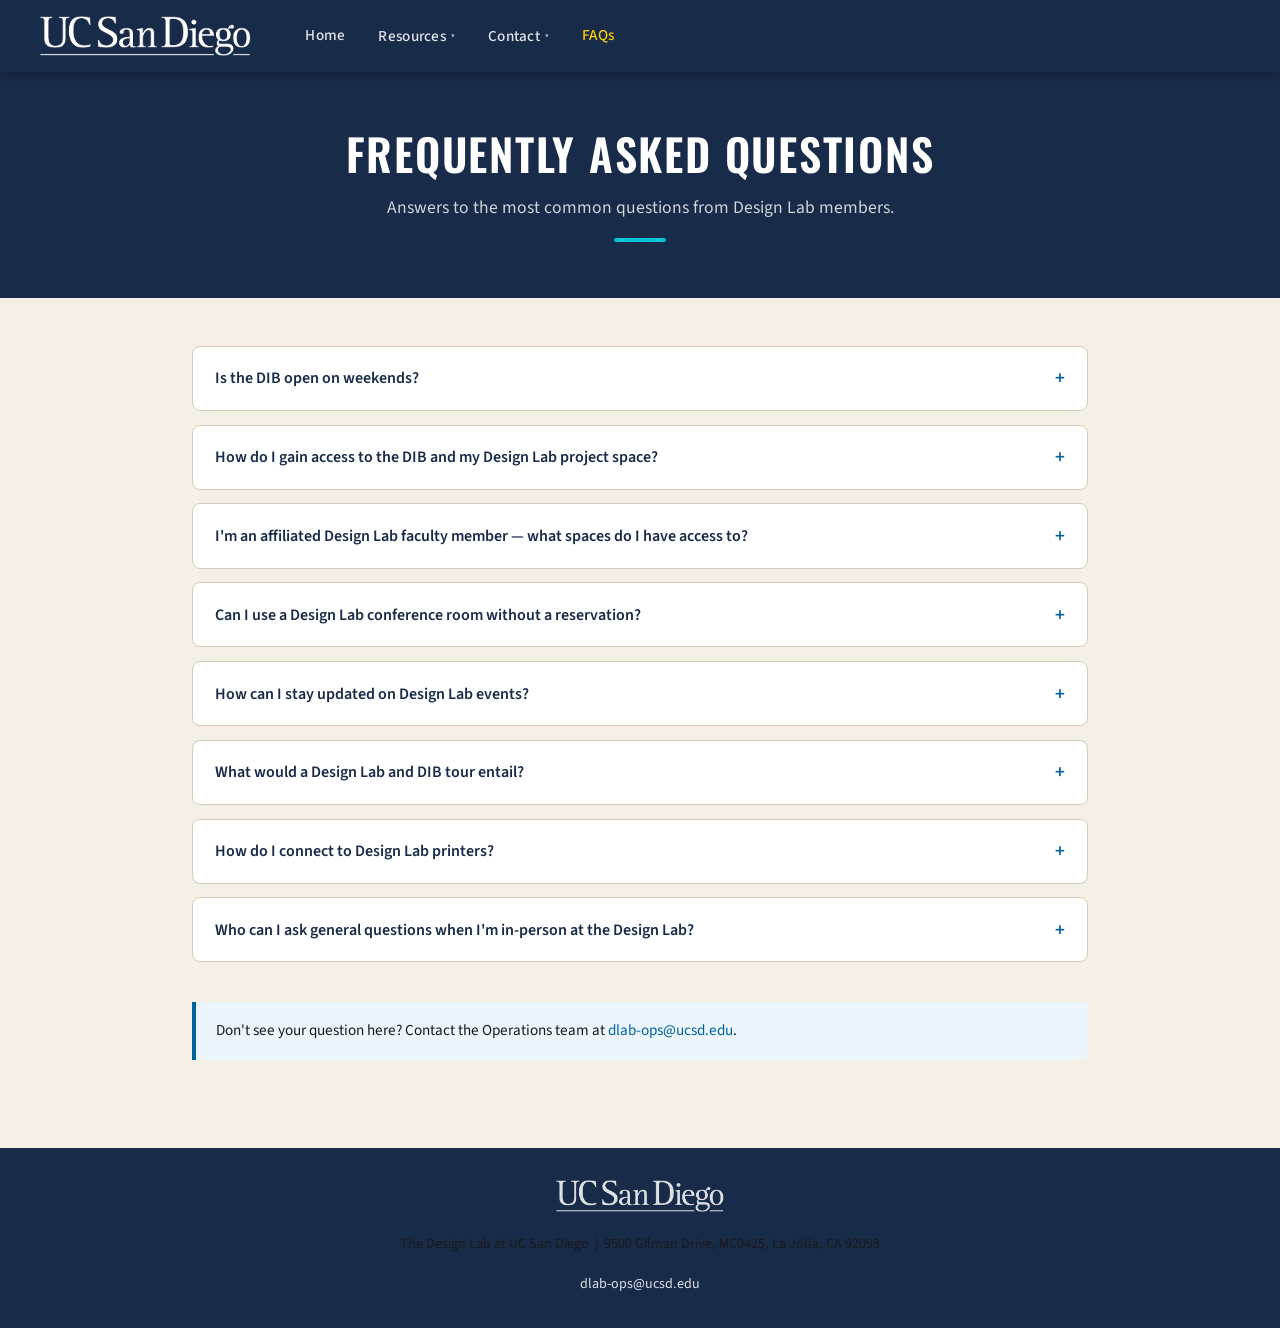
==== faq.html @ 002a58f8 "Initial commit: Design Lab Internal Resources site" ====
<!DOCTYPE html>
<html lang="en">
<head>
  <meta charset="UTF-8" />
  <meta name="viewport" content="width=device-width, initial-scale=1.0" />
  <title>FAQs — Design Lab Internal Resources</title>
  <link rel="stylesheet" href="assets/css/styles.css" />
</head>
<body>

  <nav class="navbar">
    <a class="nav-logo" href="index.html">
      <img src="assets/images/logo-wordmark.png" alt="The Design Lab" />
    </a>
    <ul class="nav-links">
      <li><a href="index.html">Home</a></li>
      <li>
        <button>Resources</button>
        <div class="dropdown-menu">
          <a href="resources/operations.html">Operations</a>
          <a href="resources/communications.html">Communications</a>
          <a href="resources/access-information.html">Access Information</a>
          <a href="resources/room-reservations.html">Room Reservations</a>
          <a href="resources/it-resources.html">IT Resources</a>
        </div>
      </li>
      <li>
        <button>Contact</button>
        <div class="dropdown-menu">
          <a href="contact/staff-directory.html">Staff Directory</a>
          <a href="contact/design-lab.html">Design Lab</a>
          <a href="contact/dib.html">DIB</a>
        </div>
      </li>
      <li><a href="faq.html" class="active">FAQs</a></li>
    </ul>
  </nav>

  <section class="page-hero">
    <h1>Frequently Asked Questions</h1>
    <p>Answers to the most common questions from Design Lab members.</p>
    <span class="hero-accent"></span>
  </section>

  <main class="main-content">

    <div class="faq-item">
      <button class="faq-question">
        Is the DIB open on weekends?
        <span class="faq-icon">+</span>
      </button>
      <div class="faq-answer">
        <p>The Design &amp; Innovation Building (DIB) is accessible on weekends, but <strong>campus keycard access is required</strong> to enter. The building is not staffed on weekends. The Design Lab itself (offices and staffed spaces) is closed on Saturday and Sunday, as well as all UC San Diego University Holidays.</p>
      </div>
    </div>

    <div class="faq-item">
      <button class="faq-question">
        How do I gain access to the DIB and my Design Lab project space?
        <span class="faq-icon">+</span>
      </button>
      <div class="faq-answer">
        <p>Access is granted through your UC San Diego Campus Card. Submit the <a href="resources/access-information.html">Design Lab Access Request Form</a> to initiate the process. Access provisions vary by affiliation — review the <a href="resources/access-information.html">Access Information</a> page to understand what spaces you are eligible for. For questions, contact <a href="mailto:dlab-ops@ucsd.edu">dlab-ops@ucsd.edu</a>.</p>
      </div>
    </div>

    <div class="faq-item">
      <button class="faq-question">
        I'm an affiliated Design Lab faculty member — what spaces do I have access to?
        <span class="faq-icon">+</span>
      </button>
      <div class="faq-answer">
        <p>Affiliated faculty have access to:</p>
        <ul>
          <li>DIB main entrance and elevators — 24/7</li>
          <li>Assigned Design Lab Project Space (additional spaces require Director's Office approval)</li>
          <li>DIB Conference Rooms 306 &amp; 307</li>
          <li>Design Lab Conference Rooms 311 &amp; 361</li>
          <li>Design Lab Graduate Student Workspace, Room 372</li>
        </ul>
        <p>See the full <a href="resources/access-information.html">Access Information</a> page for all affiliation types.</p>
      </div>
    </div>

    <div class="faq-item">
      <button class="faq-question">
        Can I use a Design Lab conference room without a reservation?
        <span class="faq-icon">+</span>
      </button>
      <div class="faq-answer">
        <p>No — Design Lab Conference Rooms 311 and 361 require a reservation. Requests must be submitted a minimum of <strong>2 business days</strong> in advance. Confirmation is provided within 1 business day. You can check room availability and submit a request on the <a href="resources/room-reservations.html">Room Reservations</a> page.</p>
      </div>
    </div>

    <div class="faq-item">
      <button class="faq-question">
        How can I stay updated on Design Lab events?
        <span class="faq-icon">+</span>
      </button>
      <div class="faq-answer">
        <p>Design Lab members are encouraged to subscribe to the Lab's shared calendars to stay informed on recurring events and programming, including:</p>
        <ul>
          <li><strong>Design @ Large</strong> — public lecture series</li>
          <li><strong>Research Meeting</strong> — internal research presentations</li>
          <li><strong>Open Gov</strong> — open governance sessions</li>
        </ul>
        <p>Calendar subscription links are available on the <a href="index.html">Home</a> page.</p>
      </div>
    </div>

    <div class="faq-item">
      <button class="faq-question">
        What would a Design Lab and DIB tour entail?
        <span class="faq-icon">+</span>
      </button>
      <div class="faq-answer">
        <p>Tours of the Design Lab and Design &amp; Innovation Building are available for prospective members, collaborators, and visitors. Tours typically include an overview of the project spaces, conference rooms, collaboration areas, and key building amenities. To request a tour, contact <a href="mailto:dlab-ops@ucsd.edu">dlab-ops@ucsd.edu</a>.</p>
      </div>
    </div>

    <div class="faq-item">
      <button class="faq-question">
        How do I connect to Design Lab printers?
        <span class="faq-icon">+</span>
      </button>
      <div class="faq-answer">
        <p>Printer setup instructions and driver downloads are available from the Operations team. Email <a href="mailto:dlab-ops@ucsd.edu">dlab-ops@ucsd.edu</a> to request setup assistance. You will need your UCSD Active Directory credentials to authenticate. For in-person help during business hours, ask a Design Lab Ambassador at the front desk.</p>
      </div>
    </div>

    <div class="faq-item">
      <button class="faq-question">
        Who can I ask general questions when I'm in-person at the Design Lab?
        <span class="faq-icon">+</span>
      </button>
      <div class="faq-answer">
        <p>Design Lab Ambassadors staff the front desk during business hours (Monday – Friday, 9:00 am – 5:00 pm) and are the best first point of contact for in-person questions. You can also reach the team by email at <a href="mailto:dlab-ambassadors@ucsd.edu">dlab-ambassadors@ucsd.edu</a>.</p>
      </div>
    </div>

    <div class="notice" style="margin-top: 2.5rem;">
      Don't see your question here? Contact the Operations team at <a href="mailto:dlab-ops@ucsd.edu">dlab-ops@ucsd.edu</a>.
    </div>

  </main>

  <footer class="site-footer">
    <img src="assets/images/logo-wordmark.png" alt="The Design Lab" class="footer-logo" />
    <p>The Design Lab at UC San Diego &nbsp;|&nbsp; 9500 Gilman Drive, MC0425, La Jolla, CA 92093</p>
    <p style="margin-top: 0.4rem;"><a href="mailto:dlab-ops@ucsd.edu">dlab-ops@ucsd.edu</a></p>
  </footer>

  <script>
    document.querySelectorAll('.faq-question').forEach(btn => {
      btn.addEventListener('click', () => {
        const item = btn.closest('.faq-item');
        const wasOpen = item.classList.contains('open');
        document.querySelectorAll('.faq-item').forEach(i => i.classList.remove('open'));
        if (!wasOpen) item.classList.add('open');
      });
    });
  </script>

</body>
</html>
---- assets/css/styles.css ----
/* ================================================
   DESIGN LAB INTERNAL RESOURCES — GLOBAL STYLES
   Brand: Oswald (headings) + Source Sans 3 (body)
   ================================================ */

@import url('https://fonts.googleapis.com/css2?family=Oswald:wght@400;500;600;700&family=Source+Sans+3:wght@300;400;500;600;700&display=swap');

/* ── Reset & Base ──────────────────────────────── */
*, *::before, *::after { box-sizing: border-box; margin: 0; padding: 0; }

:root {
  --navy:       #182B49;
  --ucsd-blue:  #00629B;
  --cyan:       #00C6D7;
  --magenta:    #D462AD;
  --yellow:     #FFCD00;
  --bg:         #F5F0E6;
  --white:      #FFFFFF;
  --text:       #1A1A1A;
  --text-light: #4A5568;
  --border:     #D6CCB8;
  --nav-h:      72px;
}

html { scroll-behavior: smooth; }

body {
  font-family: 'Source Sans 3', sans-serif;
  font-size: 17px;
  line-height: 1.65;
  color: var(--text);
  background: var(--bg);
}

/* ── Typography ────────────────────────────────── */
h1, h2, h3, h4, h5 {
  font-family: 'Oswald', sans-serif;
  font-weight: 600;
  line-height: 1.2;
  color: var(--navy);
}

h1 { font-size: clamp(2rem, 4vw, 2.75rem); }
h2 { font-size: clamp(1.5rem, 3vw, 2rem); }
h3 { font-size: clamp(1.2rem, 2.5vw, 1.5rem); }
h4 { font-size: 1.15rem; }

p { margin-bottom: 1rem; color: var(--text); }
p:last-child { margin-bottom: 0; }

a { color: var(--ucsd-blue); text-decoration: none; }
a:hover { text-decoration: underline; }

ul, ol { padding-left: 1.5rem; margin-bottom: 1rem; }
li { margin-bottom: 0.35rem; }

strong { font-weight: 600; }

/* ── Navbar ────────────────────────────────────── */
.navbar {
  position: sticky;
  top: 0;
  z-index: 1000;
  background: var(--navy);
  height: var(--nav-h);
  display: flex;
  align-items: center;
  padding: 0 2.5rem;
  box-shadow: 0 2px 12px rgba(0,0,0,0.25);
}

.nav-logo {
  flex-shrink: 0;
  margin-right: 2.5rem;
}

.nav-logo img {
  height: 40px;
  width: auto;
  display: block;
}

.nav-links {
  display: flex;
  align-items: center;
  gap: 0.25rem;
  list-style: none;
  padding: 0;
  margin: 0;
}

.nav-links > li {
  position: relative;
  margin-bottom: 0;
}

.nav-links > li > a,
.nav-links > li > button {
  display: flex;
  align-items: center;
  gap: 0.3rem;
  padding: 0.5rem 0.9rem;
  color: rgba(255,255,255,0.88);
  font-family: 'Source Sans 3', sans-serif;
  font-size: 0.95rem;
  font-weight: 500;
  letter-spacing: 0.02em;
  border-radius: 4px;
  border: none;
  background: none;
  cursor: pointer;
  white-space: nowrap;
  transition: color 0.15s, background 0.15s;
}

.nav-links > li > a:hover,
.nav-links > li > button:hover,
.nav-links > li.active > a,
.nav-links > li.active > button {
  color: var(--white);
  background: rgba(255,255,255,0.12);
  text-decoration: none;
}

.nav-links > li > a.active {
  color: var(--yellow);
}

/* dropdown caret */
.nav-links > li > button::after {
  content: '▾';
  font-size: 0.75rem;
  opacity: 0.7;
}

/* dropdown menu */
.dropdown-menu {
  display: none;
  position: absolute;
  top: calc(100% + 6px);
  left: 0;
  min-width: 210px;
  background: var(--white);
  border-radius: 6px;
  box-shadow: 0 8px 24px rgba(0,0,0,0.14);
  overflow: hidden;
  z-index: 999;
}

.nav-links > li:hover .dropdown-menu,
.nav-links > li:focus-within .dropdown-menu {
  display: block;
}

.dropdown-menu a {
  display: block;
  padding: 0.65rem 1.1rem;
  font-size: 0.9rem;
  color: var(--navy);
  font-weight: 500;
  border-left: 3px solid transparent;
  transition: background 0.12s, border-color 0.12s;
}

.dropdown-menu a:hover {
  background: var(--bg);
  border-left-color: var(--ucsd-blue);
  text-decoration: none;
}

/* ── Page Hero ─────────────────────────────────── */
.page-hero {
  background: var(--navy);
  padding: 3.5rem 2.5rem;
  text-align: center;
}

.page-hero h1 {
  color: var(--white);
  letter-spacing: 0.04em;
  text-transform: uppercase;
}

.page-hero p {
  color: rgba(255,255,255,0.8);
  font-size: 1.1rem;
  max-width: 640px;
  margin: 0.75rem auto 0;
}

.page-hero .hero-accent {
  display: block;
  width: 52px;
  height: 4px;
  background: var(--cyan);
  margin: 1rem auto 0;
  border-radius: 2px;
}

/* ── Home Hero ─────────────────────────────────── */
.home-hero {
  background: var(--navy);
  padding: 5rem 2.5rem 4.5rem;
  text-align: center;
  position: relative;
  overflow: hidden;
}

.home-hero::before {
  content: '';
  position: absolute;
  inset: 0;
  background: linear-gradient(135deg, rgba(0,98,155,0.3) 0%, transparent 60%);
  pointer-events: none;
}

.home-hero h1 {
  color: var(--white);
  letter-spacing: 0.06em;
  text-transform: uppercase;
  position: relative;
}

.home-hero p {
  color: rgba(255,255,255,0.78);
  font-size: 1.15rem;
  max-width: 560px;
  margin: 0.85rem auto 0;
  position: relative;
}

.home-hero .accent-bar {
  display: block;
  width: 60px;
  height: 4px;
  background: var(--cyan);
  margin: 1.25rem auto 0;
  border-radius: 2px;
}

/* ── Main Content ──────────────────────────────── */
.main-content {
  max-width: 960px;
  margin: 0 auto;
  padding: 3rem 2rem 4rem;
}

.main-content.wide {
  max-width: 1100px;
}

/* ── Section Headers ───────────────────────────── */
.section-label {
  font-family: 'Oswald', sans-serif;
  font-size: 0.78rem;
  font-weight: 600;
  letter-spacing: 0.12em;
  text-transform: uppercase;
  color: var(--ucsd-blue);
  margin-bottom: 0.4rem;
}

.section-divider {
  border: none;
  border-top: 2px solid var(--border);
  margin: 2.5rem 0;
}

/* ── Cards ─────────────────────────────────────── */
.card-grid {
  display: grid;
  grid-template-columns: repeat(auto-fill, minmax(260px, 1fr));
  gap: 1.5rem;
  margin-top: 2rem;
}

.card {
  background: var(--white);
  border-radius: 8px;
  border: 1px solid var(--border);
  padding: 1.75rem 1.5rem;
  transition: box-shadow 0.2s, transform 0.15s;
  display: flex;
  flex-direction: column;
}

.card:hover {
  box-shadow: 0 6px 20px rgba(0,0,0,0.09);
  transform: translateY(-2px);
}

.card-icon {
  width: 44px;
  height: 44px;
  border-radius: 50%;
  background: var(--navy);
  display: flex;
  align-items: center;
  justify-content: center;
  margin-bottom: 1rem;
  font-size: 1.2rem;
  flex-shrink: 0;
}

.card h3 {
  font-size: 1.15rem;
  margin-bottom: 0.5rem;
}

.card p {
  font-size: 0.93rem;
  color: var(--text-light);
  flex: 1;
}

.card a.card-link {
  display: inline-flex;
  align-items: center;
  gap: 0.3rem;
  margin-top: 1.1rem;
  font-size: 0.88rem;
  font-weight: 600;
  color: var(--ucsd-blue);
  text-transform: uppercase;
  letter-spacing: 0.04em;
}

.card a.card-link:hover { text-decoration: underline; }

/* ── Info Blocks ───────────────────────────────── */
.info-block {
  background: var(--white);
  border-radius: 8px;
  border: 1px solid var(--border);
  padding: 1.75rem 2rem;
  margin-bottom: 1.5rem;
}

.info-block h3 {
  margin-bottom: 0.75rem;
  padding-bottom: 0.5rem;
  border-bottom: 2px solid var(--border);
}

.info-block h3.accent-cyan { border-bottom-color: var(--cyan); }
.info-block h3.accent-blue { border-bottom-color: var(--ucsd-blue); }
.info-block h3.accent-yellow { border-bottom-color: var(--yellow); }
.info-block h3.accent-magenta { border-bottom-color: var(--magenta); }

/* ── Two-column Layout ─────────────────────────── */
.two-col {
  display: grid;
  grid-template-columns: 1fr 1fr;
  gap: 1.5rem;
}

@media (max-width: 680px) {
  .two-col { grid-template-columns: 1fr; }
}

/* ── Hours Table ───────────────────────────────── */
.hours-table {
  width: 100%;
  border-collapse: collapse;
  font-size: 1rem;
}

.hours-table td {
  padding: 0.55rem 0.25rem;
  border-bottom: 1px solid var(--border);
}

.hours-table td:first-child {
  font-weight: 600;
  color: var(--navy);
  width: 55%;
}

.hours-table td.closed {
  color: #c0392b;
  font-weight: 600;
}

.hours-table tr:last-child td { border-bottom: none; }

.hours-note {
  font-size: 0.88rem;
  color: var(--text-light);
  margin-top: 0.75rem;
  font-style: italic;
}

/* ── Buttons ───────────────────────────────────── */
.btn {
  display: inline-flex;
  align-items: center;
  gap: 0.4rem;
  padding: 0.65rem 1.4rem;
  border-radius: 5px;
  font-family: 'Source Sans 3', sans-serif;
  font-size: 0.95rem;
  font-weight: 600;
  cursor: pointer;
  border: none;
  transition: background 0.15s, transform 0.1s;
  text-decoration: none;
}

.btn:hover { transform: translateY(-1px); text-decoration: none; }

.btn-primary {
  background: var(--ucsd-blue);
  color: var(--white);
}
.btn-primary:hover { background: #0056a0; color: var(--white); }

.btn-navy {
  background: var(--navy);
  color: var(--white);
}
.btn-navy:hover { background: #1a3158; color: var(--white); }

.btn-outline {
  background: transparent;
  color: var(--ucsd-blue);
  border: 2px solid var(--ucsd-blue);
}
.btn-outline:hover { background: var(--ucsd-blue); color: var(--white); }

/* ── Alert / Notice ────────────────────────────── */
.notice {
  background: #EBF5FB;
  border-left: 4px solid var(--ucsd-blue);
  border-radius: 0 6px 6px 0;
  padding: 1rem 1.25rem;
  margin-bottom: 1.5rem;
  font-size: 0.95rem;
}

.notice.notice-yellow {
  background: #FFFBEA;
  border-left-color: var(--yellow);
}

.notice.notice-red {
  background: #FDF2F2;
  border-left-color: #c0392b;
}

/* ── Emergency Contact Grid ────────────────────── */
.emergency-grid {
  display: grid;
  grid-template-columns: repeat(auto-fill, minmax(200px, 1fr));
  gap: 1rem;
  margin-top: 1rem;
}

.emergency-item {
  background: var(--white);
  border: 1px solid var(--border);
  border-radius: 6px;
  padding: 1rem 1.1rem;
  text-align: center;
}

.emergency-item .label {
  font-size: 0.8rem;
  font-weight: 600;
  letter-spacing: 0.06em;
  text-transform: uppercase;
  color: var(--text-light);
  margin-bottom: 0.35rem;
}

.emergency-item .number {
  font-family: 'Oswald', sans-serif;
  font-size: 1.3rem;
  font-weight: 600;
  color: var(--navy);
}

/* ── Access Provisions ─────────────────────────── */
.provision-group {
  margin-bottom: 1.5rem;
  padding: 1.25rem 1.5rem;
  background: var(--white);
  border-radius: 8px;
  border: 1px solid var(--border);
  border-left: 4px solid var(--ucsd-blue);
}

.provision-group h4 {
  color: var(--navy);
  margin-bottom: 0.6rem;
  font-size: 1.05rem;
}

.provision-group ul { margin-bottom: 0; }
.provision-group li { font-size: 0.95rem; }

/* ── FAQ Accordion ─────────────────────────────── */
.faq-item {
  background: var(--white);
  border: 1px solid var(--border);
  border-radius: 8px;
  margin-bottom: 0.85rem;
  overflow: hidden;
}

.faq-question {
  width: 100%;
  text-align: left;
  display: flex;
  justify-content: space-between;
  align-items: center;
  padding: 1.1rem 1.4rem;
  background: none;
  border: none;
  cursor: pointer;
  font-family: 'Source Sans 3', sans-serif;
  font-size: 1rem;
  font-weight: 600;
  color: var(--navy);
  transition: background 0.12s;
  gap: 1rem;
}

.faq-question:hover { background: var(--bg); }

.faq-question .faq-icon {
  font-size: 1.2rem;
  flex-shrink: 0;
  color: var(--ucsd-blue);
  transition: transform 0.2s;
}

.faq-answer {
  display: none;
  padding: 0 1.4rem 1.1rem;
  font-size: 0.97rem;
  color: var(--text-light);
  border-top: 1px solid var(--border);
  padding-top: 1rem;
}

.faq-item.open .faq-answer { display: block; }
.faq-item.open .faq-icon { transform: rotate(45deg); }

/* ── Calendar Subscribe ────────────────────────── */
.calendar-list {
  list-style: none;
  padding: 0;
}

.calendar-list li {
  display: flex;
  align-items: center;
  gap: 0.75rem;
  padding: 0.75rem 0;
  border-bottom: 1px solid var(--border);
}

.calendar-list li:last-child { border-bottom: none; }

.cal-dot {
  width: 10px;
  height: 10px;
  border-radius: 50%;
  flex-shrink: 0;
}

/* ── Staff Directory ───────────────────────────── */
.staff-grid {
  display: grid;
  grid-template-columns: repeat(auto-fill, minmax(200px, 1fr));
  gap: 1.5rem;
  margin-top: 1.5rem;
}

.staff-card {
  background: var(--white);
  border: 1px solid var(--border);
  border-radius: 8px;
  overflow: hidden;
  text-align: center;
}

.staff-card .staff-photo {
  width: 100%;
  aspect-ratio: 1;
  object-fit: cover;
  background: #ddd;
  display: block;
}

.staff-photo-placeholder {
  width: 100%;
  aspect-ratio: 1;
  background: var(--navy);
  display: flex;
  align-items: center;
  justify-content: center;
  font-family: 'Oswald', sans-serif;
  font-size: 2rem;
  color: rgba(255,255,255,0.5);
}

.staff-card .staff-info {
  padding: 1rem;
}

.staff-card .staff-name {
  font-family: 'Oswald', sans-serif;
  font-size: 1rem;
  font-weight: 600;
  color: var(--navy);
  margin-bottom: 0.2rem;
}

.staff-card .staff-role {
  font-size: 0.82rem;
  color: var(--text-light);
  font-weight: 500;
}

.staff-card .staff-email {
  font-size: 0.8rem;
  color: var(--ucsd-blue);
  margin-top: 0.4rem;
  word-break: break-all;
}

/* ── Contact Info ──────────────────────────────── */
.contact-row {
  display: flex;
  align-items: flex-start;
  gap: 0.75rem;
  padding: 0.75rem 0;
  border-bottom: 1px solid var(--border);
  font-size: 0.97rem;
}

.contact-row:last-child { border-bottom: none; }

.contact-row .contact-label {
  font-weight: 600;
  color: var(--navy);
  min-width: 120px;
  flex-shrink: 0;
}

/* ── Breadcrumb ────────────────────────────────── */
.breadcrumb {
  font-size: 0.85rem;
  color: var(--text-light);
  padding: 0.75rem 2.5rem;
  background: var(--white);
  border-bottom: 1px solid var(--border);
}

.breadcrumb a { color: var(--ucsd-blue); }
.breadcrumb span { margin: 0 0.4rem; }

/* ── Footer ────────────────────────────────────── */
.site-footer {
  background: var(--navy);
  color: rgba(255,255,255,0.7);
  text-align: center;
  padding: 2rem 2rem;
  font-size: 0.88rem;
  margin-top: auto;
}

.site-footer a { color: rgba(255,255,255,0.85); }
.site-footer a:hover { color: var(--white); }

.site-footer .footer-logo {
  height: 32px;
  margin-bottom: 0.85rem;
  opacity: 0.85;
}

/* ── Responsive ────────────────────────────────── */
@media (max-width: 768px) {
  .navbar { padding: 0 1.25rem; }
  .nav-logo img { height: 32px; }
  .main-content { padding: 2rem 1.25rem 3rem; }
  .page-hero, .home-hero { padding: 2.5rem 1.25rem; }
  .card-grid { grid-template-columns: 1fr; }
  .emergency-grid { grid-template-columns: 1fr 1fr; }
  .staff-grid { grid-template-columns: repeat(2, 1fr); }
  .breadcrumb { padding: 0.6rem 1.25rem; }
}

@media (max-width: 480px) {
  .emergency-grid { grid-template-columns: 1fr; }
  .staff-grid { grid-template-columns: 1fr 1fr; }
}
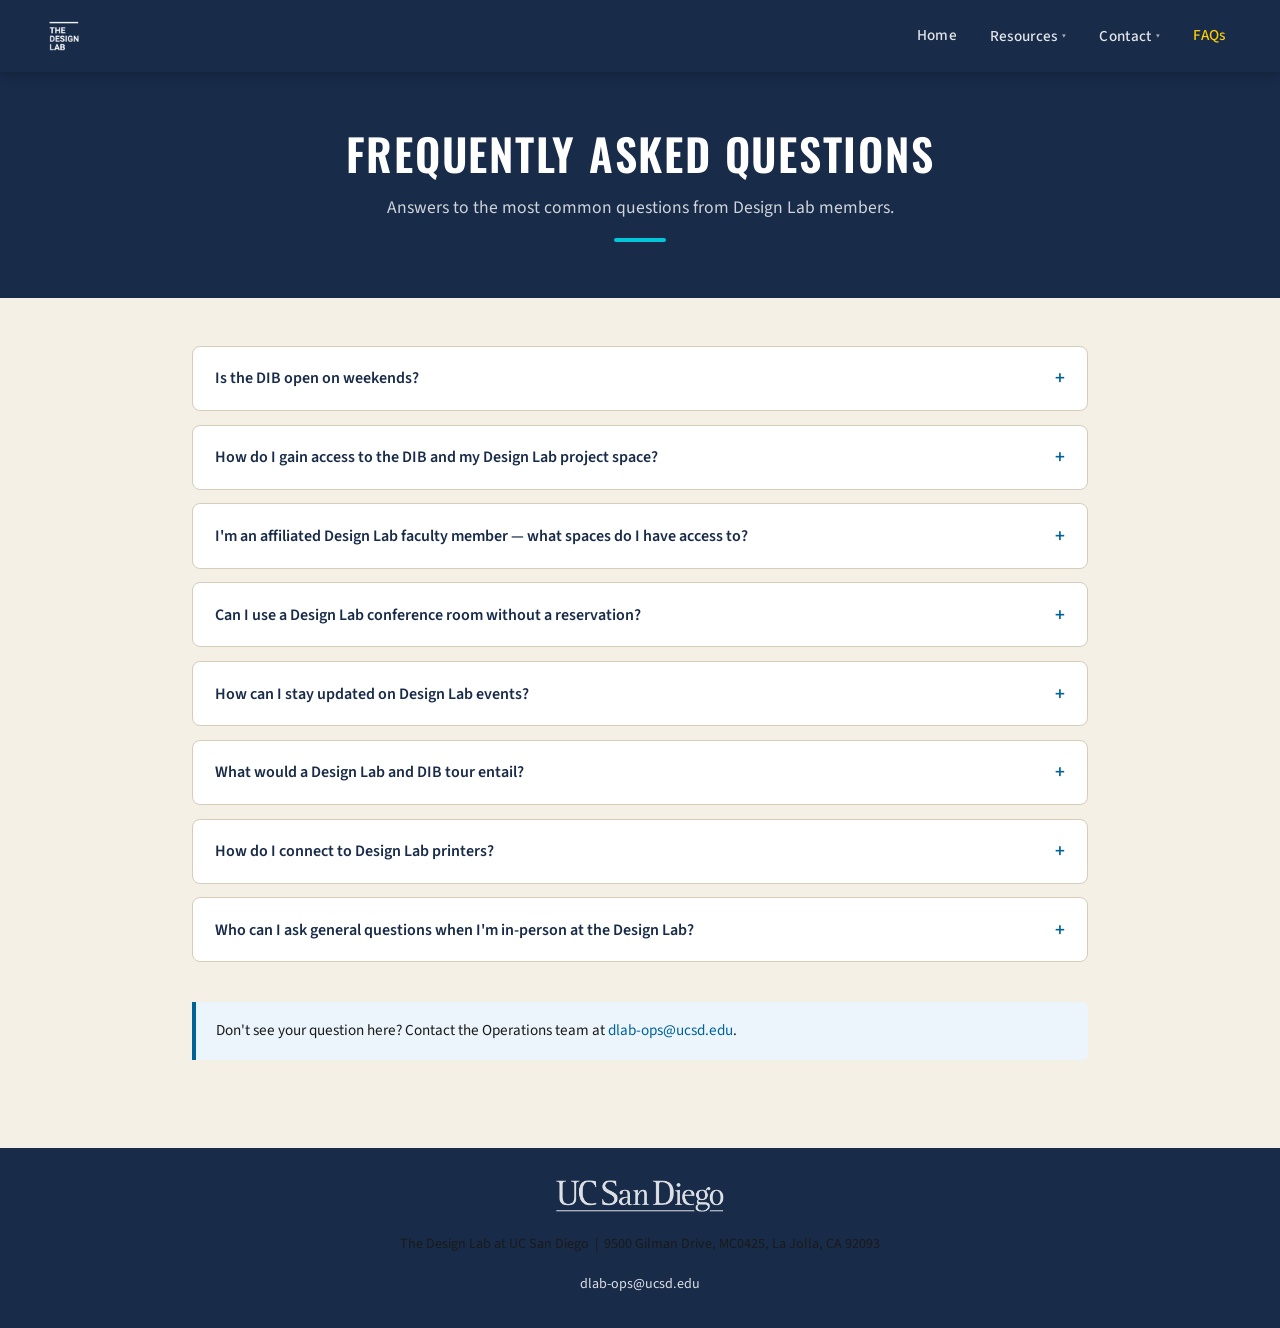
==== commit 3a2a688b: "Use square logomark, move nav links to top right" ====
--- a/faq.html
+++ b/faq.html
@@ -5,12 +5,12 @@
   <meta name="viewport" content="width=device-width, initial-scale=1.0" />
   <title>FAQs — Design Lab Internal Resources</title>
   <link rel="stylesheet" href="assets/css/styles.css" />
+  <script src="assets/js/gate.js"></script>
 </head>
 <body>
 
   <nav class="navbar">
-    <a class="nav-logo" href="index.html">
-      <img src="assets/images/logo-wordmark.png" alt="The Design Lab" />
+    <a class="nav-logo" href="index.html"><img src="assets/images/logo-mark.png" alt="The Design Lab" />
     </a>
     <ul class="nav-links">
       <li><a href="index.html">Home</a></li>
--- a/assets/css/styles.css
+++ b/assets/css/styles.css
@@ -71,11 +71,10 @@
 
 .nav-logo {
   flex-shrink: 0;
-  margin-right: 2.5rem;
 }
 
 .nav-logo img {
-  height: 40px;
+  height: 48px;
   width: auto;
   display: block;
 }
@@ -86,7 +85,7 @@
   gap: 0.25rem;
   list-style: none;
   padding: 0;
-  margin: 0;
+  margin: 0 0 0 auto;
 }
 
 .nav-links > li {
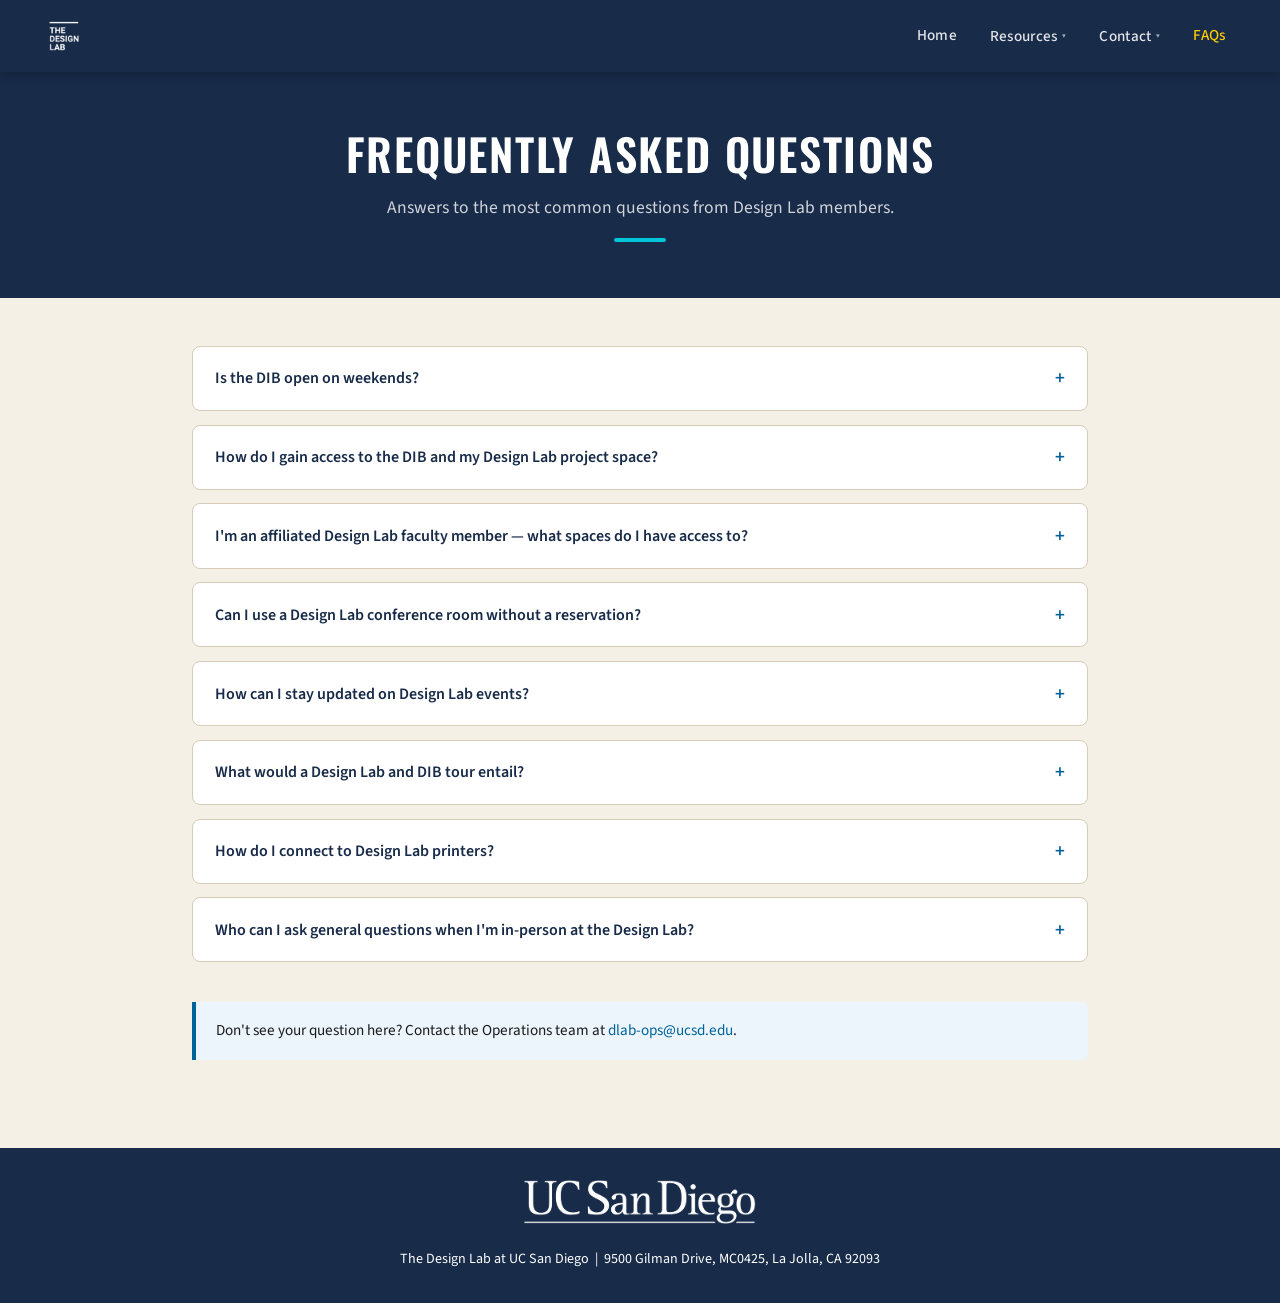
==== commit eacf84cb: "Footer: white address text, remove email, full-opacity logo" ====
--- a/faq.html
+++ b/faq.html
@@ -146,9 +146,8 @@
 
   <footer class="site-footer">
     <img src="assets/images/logo-wordmark.png" alt="The Design Lab" class="footer-logo" />
-    <p>The Design Lab at UC San Diego &nbsp;|&nbsp; 9500 Gilman Drive, MC0425, La Jolla, CA 92093</p>
-    <p style="margin-top: 0.4rem;"><a href="mailto:dlab-ops@ucsd.edu">dlab-ops@ucsd.edu</a></p>
-  </footer>
+    <p style="color:#fff;">The Design Lab at UC San Diego &nbsp;|&nbsp; 9500 Gilman Drive, MC0425, La Jolla, CA 92093</p>
+      </footer>
 
   <script>
     document.querySelectorAll('.faq-question').forEach(btn => {
--- a/assets/css/styles.css
+++ b/assets/css/styles.css
@@ -674,9 +674,9 @@
 .site-footer a:hover { color: var(--white); }
 
 .site-footer .footer-logo {
-  height: 32px;
-  margin-bottom: 0.85rem;
-  opacity: 0.85;
+  height: 44px;
+  margin-bottom: 1rem;
+  opacity: 1;
 }
 
 /* ── Responsive ────────────────────────────────── */
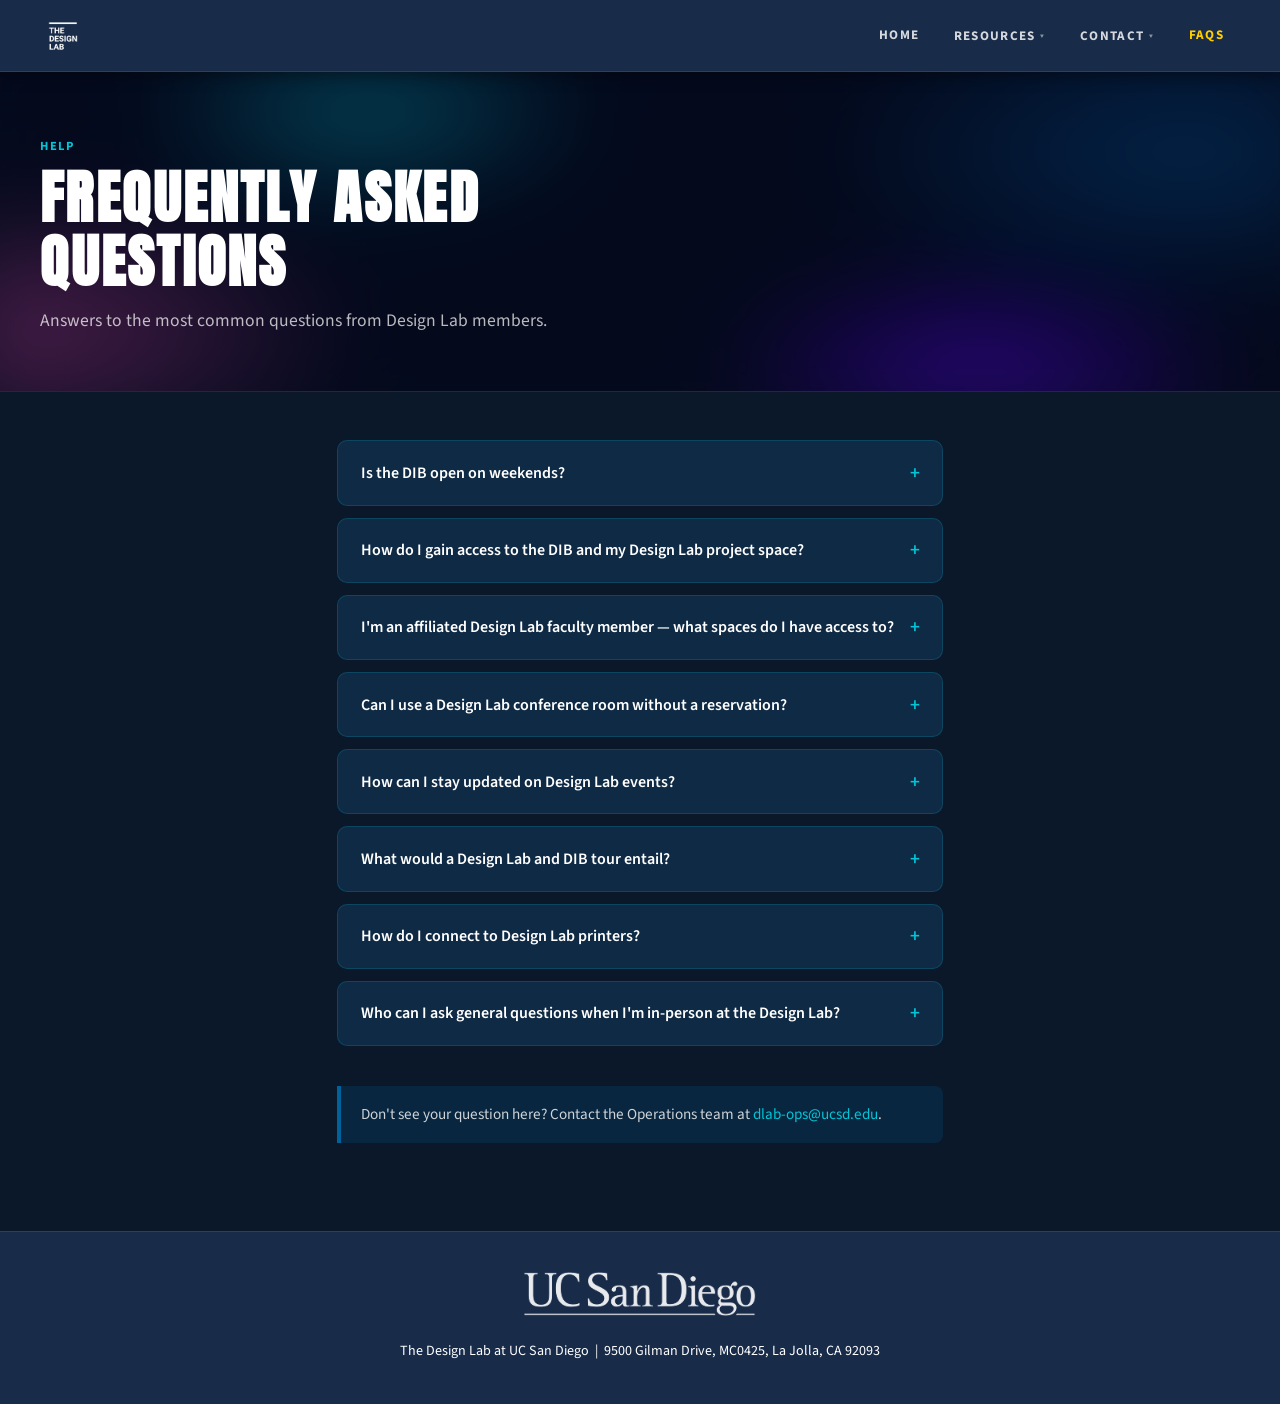
==== commit 625d2900: "Redesign: dark theme, Refrigerator Deluxe / Source Sans Pro, brand colors - Dark navy body (#0B1829)" ====
--- a/faq.html
+++ b/faq.html
@@ -37,6 +37,7 @@
   </nav>
 
   <section class="page-hero">
+    <span class="page-hero-label">Help</span>
     <h1>Frequently Asked Questions</h1>
     <p>Answers to the most common questions from Design Lab members.</p>
     <span class="hero-accent"></span>
--- a/assets/css/styles.css
+++ b/assets/css/styles.css
@@ -1,60 +1,86 @@
 /* ================================================
    DESIGN LAB INTERNAL RESOURCES — GLOBAL STYLES
-   Brand: Oswald (headings) + Source Sans 3 (body)
+   Brand: Refrigerator Deluxe (headings) + Source Sans Pro (body)
+   Colors: Navy #182B49 · Blue #00629B · Cyan #00C6D7
+           Magenta #D462AD · Yellow #FFCD00 · (no green)
    ================================================ */
 
-@import url('https://fonts.googleapis.com/css2?family=Oswald:wght@400;500;600;700&family=Source+Sans+3:wght@300;400;500;600;700&display=swap');
+@import url('https://fonts.googleapis.com/css2?family=Source+Sans+Pro:ital,wght@0,300;0,400;0,600;0,700;1,400&family=Anton&display=swap');
+
+/* Refrigerator Deluxe — self-hosted. Place font files in assets/fonts/
+   Falls back to Anton (Google Fonts) which is visually identical. */
+@font-face {
+  font-family: 'Refrigerator Deluxe';
+  src: url('../fonts/RefrigeratorDeluxe-ExtraBold.woff2') format('woff2'),
+       url('../fonts/RefrigeratorDeluxe-ExtraBold.woff') format('woff');
+  font-weight: 800;
+  font-style: normal;
+  font-display: swap;
+}
 
 /* ── Reset & Base ──────────────────────────────── */
 *, *::before, *::after { box-sizing: border-box; margin: 0; padding: 0; }
 
 :root {
-  --navy:       #182B49;
-  --ucsd-blue:  #00629B;
-  --cyan:       #00C6D7;
-  --magenta:    #D462AD;
-  --yellow:     #FFCD00;
-  --bg:         #F5F0E6;
-  --white:      #FFFFFF;
-  --text:       #1A1A1A;
-  --text-light: #4A5568;
-  --border:     #D6CCB8;
-  --nav-h:      72px;
+  --navy:        #182B49;
+  --ucsd-blue:   #00629B;
+  --cyan:        #00C6D7;
+  --magenta:     #D462AD;
+  --yellow:      #FFCD00;
+  --sand:        #F5F0E6;
+  --white:       #FFFFFF;
+
+  /* Dark-mode body palette */
+  --bg:          #0B1829;
+  --bg-card:     #0F2A45;
+  --bg-card-alt: #132F4E;
+  --border:      rgba(0, 198, 215, 0.18);
+  --text:        rgba(255,255,255,0.92);
+  --text-light:  rgba(255,255,255,0.55);
+
+  --nav-h: 72px;
+  --display-font: 'Refrigerator Deluxe', 'Anton', Impact, sans-serif;
+  --body-font:    'Source Sans Pro', 'Source Sans 3', sans-serif;
 }
 
 html { scroll-behavior: smooth; }
 
 body {
-  font-family: 'Source Sans 3', sans-serif;
+  font-family: var(--body-font);
   font-size: 17px;
   line-height: 1.65;
   color: var(--text);
   background: var(--bg);
+  min-height: 100vh;
+  display: flex;
+  flex-direction: column;
 }
 
 /* ── Typography ────────────────────────────────── */
 h1, h2, h3, h4, h5 {
-  font-family: 'Oswald', sans-serif;
-  font-weight: 600;
-  line-height: 1.2;
-  color: var(--navy);
-}
-
-h1 { font-size: clamp(2rem, 4vw, 2.75rem); }
-h2 { font-size: clamp(1.5rem, 3vw, 2rem); }
-h3 { font-size: clamp(1.2rem, 2.5vw, 1.5rem); }
+  font-family: var(--display-font);
+  font-weight: 800;
+  line-height: 1.1;
+  color: var(--white);
+  text-transform: uppercase;
+  letter-spacing: 0.04em;
+}
+
+h1 { font-size: clamp(2.4rem, 5vw, 3.6rem); }
+h2 { font-size: clamp(1.8rem, 3.5vw, 2.6rem); }
+h3 { font-size: clamp(1.2rem, 2.5vw, 1.6rem); }
 h4 { font-size: 1.15rem; }
 
 p { margin-bottom: 1rem; color: var(--text); }
 p:last-child { margin-bottom: 0; }
 
-a { color: var(--ucsd-blue); text-decoration: none; }
-a:hover { text-decoration: underline; }
+a { color: var(--cyan); text-decoration: none; }
+a:hover { text-decoration: underline; color: var(--white); }
 
 ul, ol { padding-left: 1.5rem; margin-bottom: 1rem; }
 li { margin-bottom: 0.35rem; }
 
-strong { font-weight: 600; }
+strong { font-weight: 700; }
 
 /* ── Navbar ────────────────────────────────────── */
 .navbar {
@@ -65,8 +91,10 @@
   height: var(--nav-h);
   display: flex;
   align-items: center;
+  justify-content: space-between;
   padding: 0 2.5rem;
-  box-shadow: 0 2px 12px rgba(0,0,0,0.25);
+  box-shadow: 0 2px 16px rgba(0,0,0,0.45);
+  border-bottom: 1px solid rgba(0,198,215,0.2);
 }
 
 .nav-logo {
@@ -74,7 +102,7 @@
 }
 
 .nav-logo img {
-  height: 48px;
+  height: 46px;
   width: auto;
   display: block;
 }
@@ -82,10 +110,10 @@
 .nav-links {
   display: flex;
   align-items: center;
-  gap: 0.25rem;
+  gap: 0.15rem;
   list-style: none;
   padding: 0;
-  margin: 0 0 0 auto;
+  margin: 0;
 }
 
 .nav-links > li {
@@ -98,12 +126,13 @@
   display: flex;
   align-items: center;
   gap: 0.3rem;
-  padding: 0.5rem 0.9rem;
-  color: rgba(255,255,255,0.88);
-  font-family: 'Source Sans 3', sans-serif;
-  font-size: 0.95rem;
-  font-weight: 500;
-  letter-spacing: 0.02em;
+  padding: 0.5rem 1rem;
+  color: rgba(255,255,255,0.82);
+  font-family: var(--body-font);
+  font-size: 0.82rem;
+  font-weight: 700;
+  letter-spacing: 0.1em;
+  text-transform: uppercase;
   border-radius: 4px;
   border: none;
   background: none;
@@ -116,8 +145,8 @@
 .nav-links > li > button:hover,
 .nav-links > li.active > a,
 .nav-links > li.active > button {
-  color: var(--white);
-  background: rgba(255,255,255,0.12);
+  color: var(--cyan);
+  background: rgba(0,198,215,0.1);
   text-decoration: none;
 }
 
@@ -128,20 +157,21 @@
 /* dropdown caret */
 .nav-links > li > button::after {
   content: '▾';
-  font-size: 0.75rem;
-  opacity: 0.7;
+  font-size: 0.7rem;
+  opacity: 0.6;
 }
 
 /* dropdown menu */
 .dropdown-menu {
   display: none;
   position: absolute;
-  top: calc(100% + 6px);
-  left: 0;
+  top: calc(100% + 8px);
+  right: 0;
   min-width: 210px;
-  background: var(--white);
-  border-radius: 6px;
-  box-shadow: 0 8px 24px rgba(0,0,0,0.14);
+  background: var(--navy);
+  border: 1px solid rgba(0,198,215,0.25);
+  border-radius: 8px;
+  box-shadow: 0 12px 32px rgba(0,0,0,0.5);
   overflow: hidden;
   z-index: 999;
 }
@@ -153,95 +183,169 @@
 
 .dropdown-menu a {
   display: block;
-  padding: 0.65rem 1.1rem;
-  font-size: 0.9rem;
-  color: var(--navy);
-  font-weight: 500;
+  padding: 0.7rem 1.2rem;
+  font-family: var(--body-font);
+  font-size: 0.82rem;
+  font-weight: 700;
+  letter-spacing: 0.08em;
+  text-transform: uppercase;
+  color: rgba(255,255,255,0.75);
   border-left: 3px solid transparent;
-  transition: background 0.12s, border-color 0.12s;
+  transition: background 0.12s, color 0.12s, border-color 0.12s;
 }
 
 .dropdown-menu a:hover {
-  background: var(--bg);
-  border-left-color: var(--ucsd-blue);
+  background: rgba(0,198,215,0.12);
+  border-left-color: var(--cyan);
+  color: var(--white);
   text-decoration: none;
 }
 
-/* ── Page Hero ─────────────────────────────────── */
+/* ── Page Hero (inner pages) ───────────────────── */
 .page-hero {
-  background: var(--navy);
-  padding: 3.5rem 2.5rem;
-  text-align: center;
+  padding: 4rem 2.5rem 3.5rem;
+  text-align: left;
+  position: relative;
+  overflow: hidden;
+  isolation: isolate;
+  border-bottom: 1px solid rgba(0,198,215,0.15);
+}
+
+.page-hero::before {
+  content: '';
+  position: absolute;
+  inset: -40px;
+  z-index: -2;
+  background:
+    radial-gradient(ellipse 45% 65% at 5%  75%, #D462AD 0%, transparent 55%),
+    radial-gradient(ellipse 35% 50% at 30% 20%, #00C6D7 0%, transparent 50%),
+    radial-gradient(ellipse 50% 70% at 90% 30%, #00629B 0%, transparent 55%),
+    radial-gradient(ellipse 40% 55% at 75% 85%, #6600ff 0%, transparent 50%),
+    #050A18;
+  filter: blur(42px) saturate(1.5) brightness(0.9);
+}
+
+.page-hero::after {
+  content: '';
+  position: absolute;
+  inset: 0;
+  z-index: -1;
+  background: rgba(5, 10, 28, 0.68);
+}
+
+.page-hero .page-hero-label {
+  display: block;
+  font-family: var(--body-font);
+  font-size: 0.78rem;
+  font-weight: 700;
+  letter-spacing: 0.14em;
+  text-transform: uppercase;
+  color: var(--cyan);
+  margin-bottom: 0.6rem;
 }
 
 .page-hero h1 {
   color: var(--white);
-  letter-spacing: 0.04em;
-  text-transform: uppercase;
+  max-width: 700px;
 }
 
 .page-hero p {
-  color: rgba(255,255,255,0.8);
+  color: rgba(255,255,255,0.72);
   font-size: 1.1rem;
-  max-width: 640px;
-  margin: 0.75rem auto 0;
-}
-
-.page-hero .hero-accent {
-  display: block;
-  width: 52px;
-  height: 4px;
-  background: var(--cyan);
-  margin: 1rem auto 0;
-  border-radius: 2px;
+  max-width: 600px;
+  margin: 0.85rem 0 0;
 }
 
 /* ── Home Hero ─────────────────────────────────── */
 .home-hero {
-  background: var(--navy);
-  padding: 5rem 2.5rem 4.5rem;
-  text-align: center;
+  padding: 6rem 2.5rem 5rem;
+  text-align: left;
   position: relative;
   overflow: hidden;
+  isolation: isolate;
+  border-bottom: 1px solid rgba(0,198,215,0.15);
 }
 
 .home-hero::before {
   content: '';
   position: absolute;
+  inset: -40px;
+  z-index: -2;
+  background:
+    radial-gradient(ellipse 45% 65% at 5%  75%, #ff00cc 0%, transparent 50%),
+    radial-gradient(ellipse 35% 50% at 28% 20%, #D462AD 0%, transparent 45%),
+    radial-gradient(ellipse 40% 60% at 52% 10%, #00e5ff 0%, transparent 50%),
+    radial-gradient(ellipse 30% 50% at 68% 55%, #00C6D7 0%, transparent 45%),
+    radial-gradient(ellipse 50% 70% at 92% 30%, #0044cc 0%, transparent 55%),
+    radial-gradient(ellipse 40% 55% at 80% 85%, #6600ff 0%, transparent 50%),
+    #050818;
+  filter: blur(38px) saturate(1.6) brightness(1.1);
+}
+
+.home-hero::after {
+  content: '';
+  position: absolute;
   inset: 0;
-  background: linear-gradient(135deg, rgba(0,98,155,0.3) 0%, transparent 60%);
-  pointer-events: none;
-}
-
-.home-hero h1 {
-  color: var(--white);
+  z-index: -1;
+  background: rgba(4, 8, 28, 0.62);
+}
+
+.home-hero-inner {
+  max-width: 1100px;
+  margin: 0 auto;
+  display: flex;
+  align-items: flex-end;
+  justify-content: space-between;
+  gap: 3rem;
+  flex-wrap: wrap;
+  position: relative;
+}
+
+.home-hero-left h1 {
+  font-size: clamp(3rem, 7vw, 5.5rem);
+  color: var(--white);
+  line-height: 0.95;
+  letter-spacing: 0.03em;
+}
+
+.home-hero-right {
+  max-width: 380px;
+  padding-bottom: 0.5rem;
+}
+
+.home-hero-right p {
+  font-size: 1rem;
+  font-weight: 600;
   letter-spacing: 0.06em;
   text-transform: uppercase;
-  position: relative;
-}
-
-.home-hero p {
-  color: rgba(255,255,255,0.78);
-  font-size: 1.15rem;
-  max-width: 560px;
-  margin: 0.85rem auto 0;
-  position: relative;
-}
-
-.home-hero .accent-bar {
-  display: block;
-  width: 60px;
-  height: 4px;
-  background: var(--cyan);
-  margin: 1.25rem auto 0;
-  border-radius: 2px;
-}
+  color: rgba(255,255,255,0.7);
+  line-height: 1.5;
+  margin: 0;
+}
+
+/* ── Breadcrumb ────────────────────────────────── */
+.breadcrumb {
+  font-size: 0.82rem;
+  color: var(--text-light);
+  padding: 0.7rem 2.5rem;
+  background: rgba(255,255,255,0.03);
+  border-bottom: 1px solid var(--border);
+  font-family: var(--body-font);
+  font-weight: 600;
+  letter-spacing: 0.04em;
+  text-transform: uppercase;
+}
+
+.breadcrumb a { color: var(--cyan); }
+.breadcrumb a:hover { color: var(--white); text-decoration: none; }
+.breadcrumb span { margin: 0 0.4rem; opacity: 0.4; }
 
 /* ── Main Content ──────────────────────────────── */
 .main-content {
   max-width: 960px;
   margin: 0 auto;
   padding: 3rem 2rem 4rem;
+  flex: 1;
 }
 
 .main-content.wide {
@@ -250,86 +354,78 @@
 
 /* ── Section Headers ───────────────────────────── */
 .section-label {
-  font-family: 'Oswald', sans-serif;
-  font-size: 0.78rem;
-  font-weight: 600;
-  letter-spacing: 0.12em;
-  text-transform: uppercase;
-  color: var(--ucsd-blue);
+  font-family: var(--body-font);
+  font-size: 0.75rem;
+  font-weight: 700;
+  letter-spacing: 0.14em;
+  text-transform: uppercase;
+  color: var(--cyan);
   margin-bottom: 0.4rem;
+  display: block;
 }
 
 .section-divider {
   border: none;
-  border-top: 2px solid var(--border);
+  border-top: 1px solid var(--border);
   margin: 2.5rem 0;
 }
 
 /* ── Cards ─────────────────────────────────────── */
 .card-grid {
   display: grid;
-  grid-template-columns: repeat(auto-fill, minmax(260px, 1fr));
-  gap: 1.5rem;
+  grid-template-columns: repeat(auto-fill, minmax(270px, 1fr));
+  gap: 1.25rem;
   margin-top: 2rem;
 }
 
 .card {
-  background: var(--white);
-  border-radius: 8px;
+  background: var(--bg-card);
+  border-radius: 12px;
   border: 1px solid var(--border);
   padding: 1.75rem 1.5rem;
-  transition: box-shadow 0.2s, transform 0.15s;
+  transition: box-shadow 0.2s, transform 0.15s, border-color 0.2s;
   display: flex;
   flex-direction: column;
+  cursor: pointer;
 }
 
 .card:hover {
-  box-shadow: 0 6px 20px rgba(0,0,0,0.09);
-  transform: translateY(-2px);
-}
-
-.card-icon {
-  width: 44px;
-  height: 44px;
-  border-radius: 50%;
-  background: var(--navy);
-  display: flex;
-  align-items: center;
-  justify-content: center;
-  margin-bottom: 1rem;
-  font-size: 1.2rem;
-  flex-shrink: 0;
+  box-shadow: 0 8px 28px rgba(0,0,0,0.4);
+  transform: translateY(-3px);
+  border-color: rgba(0,198,215,0.4);
+  text-decoration: none;
 }
 
 .card h3 {
-  font-size: 1.15rem;
-  margin-bottom: 0.5rem;
+  font-size: 1.1rem;
+  margin-bottom: 0.6rem;
+  color: var(--white);
 }
 
 .card p {
   font-size: 0.93rem;
   color: var(--text-light);
   flex: 1;
-}
-
-.card a.card-link {
+  line-height: 1.55;
+}
+
+.card-link {
   display: inline-flex;
   align-items: center;
   gap: 0.3rem;
   margin-top: 1.1rem;
-  font-size: 0.88rem;
-  font-weight: 600;
-  color: var(--ucsd-blue);
-  text-transform: uppercase;
-  letter-spacing: 0.04em;
-}
-
-.card a.card-link:hover { text-decoration: underline; }
+  font-size: 0.8rem;
+  font-weight: 700;
+  color: var(--cyan);
+  text-transform: uppercase;
+  letter-spacing: 0.08em;
+  font-family: var(--body-font);
+}
 
 /* ── Info Blocks ───────────────────────────────── */
 .info-block {
-  background: var(--white);
-  border-radius: 8px;
+  background: var(--bg-card);
+  border-radius: 12px;
   border: 1px solid var(--border);
   padding: 1.75rem 2rem;
   margin-bottom: 1.5rem;
@@ -338,19 +434,26 @@
 .info-block h3 {
   margin-bottom: 0.75rem;
   padding-bottom: 0.5rem;
-  border-bottom: 2px solid var(--border);
-}
-
-.info-block h3.accent-cyan { border-bottom-color: var(--cyan); }
-.info-block h3.accent-blue { border-bottom-color: var(--ucsd-blue); }
-.info-block h3.accent-yellow { border-bottom-color: var(--yellow); }
-.info-block h3.accent-magenta { border-bottom-color: var(--magenta); }
+  border-bottom: 2px solid rgba(255,255,255,0.1);
+  font-size: 1.3rem;
+}
+
+.info-block h3.accent-cyan  { border-bottom-color: var(--cyan); }
+.info-block h3.accent-blue  { border-bottom-color: var(--ucsd-blue); }
+.info-block h3.accent-yellow{ border-bottom-color: var(--yellow); }
+.info-block h3.accent-magenta{ border-bottom-color: var(--magenta); }
+
+.info-block p,
+.info-block li { color: rgba(255,255,255,0.75); }
+
+.info-block a { color: var(--cyan); }
+.info-block a:hover { color: var(--white); }
 
 /* ── Two-column Layout ─────────────────────────── */
 .two-col {
   display: grid;
   grid-template-columns: 1fr 1fr;
-  gap: 1.5rem;
+  gap: 1.25rem;
 }
 
 @media (max-width: 680px) {
@@ -365,25 +468,26 @@
 }
 
 .hours-table td {
-  padding: 0.55rem 0.25rem;
-  border-bottom: 1px solid var(--border);
+  padding: 0.6rem 0.25rem;
+  border-bottom: 1px solid rgba(255,255,255,0.08);
+  color: rgba(255,255,255,0.8);
 }
 
 .hours-table td:first-child {
-  font-weight: 600;
-  color: var(--navy);
+  font-weight: 700;
+  color: var(--white);
   width: 55%;
 }
 
 .hours-table td.closed {
-  color: #c0392b;
-  font-weight: 600;
+  color: #ff6b6b;
+  font-weight: 700;
 }
 
 .hours-table tr:last-child td { border-bottom: none; }
 
 .hours-note {
-  font-size: 0.88rem;
+  font-size: 0.85rem;
   color: var(--text-light);
   margin-top: 0.75rem;
   font-style: italic;
@@ -394,14 +498,16 @@
   display: inline-flex;
   align-items: center;
   gap: 0.4rem;
-  padding: 0.65rem 1.4rem;
-  border-radius: 5px;
-  font-family: 'Source Sans 3', sans-serif;
-  font-size: 0.95rem;
-  font-weight: 600;
+  padding: 0.65rem 1.5rem;
+  border-radius: 6px;
+  font-family: var(--body-font);
+  font-size: 0.85rem;
+  font-weight: 700;
+  letter-spacing: 0.06em;
+  text-transform: uppercase;
   cursor: pointer;
   border: none;
-  transition: background 0.15s, transform 0.1s;
+  transition: background 0.15s, transform 0.1s, box-shadow 0.15s;
   text-decoration: none;
 }
 
@@ -411,39 +517,44 @@
   background: var(--ucsd-blue);
   color: var(--white);
 }
-.btn-primary:hover { background: #0056a0; color: var(--white); }
+.btn-primary:hover { background: #0074b8; color: var(--white); box-shadow: 0 4px 14px rgba(0,98,155,0.5); }
 
 .btn-navy {
   background: var(--navy);
   color: var(--white);
-}
-.btn-navy:hover { background: #1a3158; color: var(--white); }
+  border: 1px solid rgba(0,198,215,0.3);
+}
+.btn-navy:hover { background: #1e3a60; color: var(--white); }
 
 .btn-outline {
   background: transparent;
-  color: var(--ucsd-blue);
-  border: 2px solid var(--ucsd-blue);
-}
-.btn-outline:hover { background: var(--ucsd-blue); color: var(--white); }
+  color: var(--cyan);
+  border: 2px solid var(--cyan);
+}
+.btn-outline:hover { background: var(--cyan); color: var(--navy); }
 
 /* ── Alert / Notice ────────────────────────────── */
 .notice {
-  background: #EBF5FB;
+  background: rgba(0,98,155,0.2);
   border-left: 4px solid var(--ucsd-blue);
-  border-radius: 0 6px 6px 0;
+  border-radius: 0 8px 8px 0;
   padding: 1rem 1.25rem;
   margin-bottom: 1.5rem;
   font-size: 0.95rem;
-}
+  color: rgba(255,255,255,0.8);
+}
+
+.notice a { color: var(--cyan); }
 
 .notice.notice-yellow {
-  background: #FFFBEA;
+  background: rgba(255,205,0,0.12);
   border-left-color: var(--yellow);
 }
 
 .notice.notice-red {
-  background: #FDF2F2;
-  border-left-color: #c0392b;
+  background: rgba(220,38,38,0.15);
+  border-left-color: #f87171;
+  color: rgba(255,255,255,0.85);
 }
 
 /* ── Emergency Contact Grid ────────────────────── */
@@ -455,54 +566,60 @@
 }
 
 .emergency-item {
-  background: var(--white);
+  background: var(--bg-card);
   border: 1px solid var(--border);
-  border-radius: 6px;
-  padding: 1rem 1.1rem;
+  border-radius: 10px;
+  padding: 1.25rem 1.25rem;
   text-align: center;
 }
 
 .emergency-item .label {
-  font-size: 0.8rem;
-  font-weight: 600;
-  letter-spacing: 0.06em;
-  text-transform: uppercase;
-  color: var(--text-light);
-  margin-bottom: 0.35rem;
+  font-size: 0.75rem;
+  font-weight: 700;
+  letter-spacing: 0.1em;
+  text-transform: uppercase;
+  color: var(--cyan);
+  margin-bottom: 0.5rem;
+  font-family: var(--body-font);
 }
 
 .emergency-item .number {
-  font-family: 'Oswald', sans-serif;
-  font-size: 1.3rem;
-  font-weight: 600;
-  color: var(--navy);
+  font-family: var(--display-font);
+  font-size: 1.5rem;
+  font-weight: 800;
+  color: var(--white);
+  letter-spacing: 0.03em;
+  text-transform: uppercase;
 }
 
 /* ── Access Provisions ─────────────────────────── */
 .provision-group {
-  margin-bottom: 1.5rem;
+  margin-bottom: 1.25rem;
   padding: 1.25rem 1.5rem;
-  background: var(--white);
-  border-radius: 8px;
+  background: var(--bg-card);
+  border-radius: 10px;
   border: 1px solid var(--border);
   border-left: 4px solid var(--ucsd-blue);
 }
 
 .provision-group h4 {
-  color: var(--navy);
+  color: var(--white);
   margin-bottom: 0.6rem;
   font-size: 1.05rem;
+  font-family: var(--display-font);
+  text-transform: uppercase;
+  letter-spacing: 0.06em;
 }
 
 .provision-group ul { margin-bottom: 0; }
-.provision-group li { font-size: 0.95rem; }
+.provision-group li { font-size: 0.95rem; color: rgba(255,255,255,0.75); }
 
 /* ── FAQ Accordion ─────────────────────────────── */
 .faq-item {
-  background: var(--white);
+  background: var(--bg-card);
   border: 1px solid var(--border);
-  border-radius: 8px;
-  margin-bottom: 0.85rem;
+  border-radius: 10px;
+  margin-bottom: 0.75rem;
   overflow: hidden;
 }
 
@@ -516,20 +633,20 @@
   background: none;
   border: none;
   cursor: pointer;
-  font-family: 'Source Sans 3', sans-serif;
+  font-family: var(--body-font);
   font-size: 1rem;
   font-weight: 600;
-  color: var(--navy);
+  color: var(--white);
   transition: background 0.12s;
   gap: 1rem;
 }
 
-.faq-question:hover { background: var(--bg); }
+.faq-question:hover { background: rgba(0,198,215,0.08); }
 
 .faq-question .faq-icon {
   font-size: 1.2rem;
   flex-shrink: 0;
-  color: var(--ucsd-blue);
+  color: var(--cyan);
   transition: transform 0.2s;
 }
 
@@ -542,6 +659,8 @@
   padding-top: 1rem;
 }
 
+.faq-answer a { color: var(--cyan); }
+
 .faq-item.open .faq-answer { display: block; }
 .faq-item.open .faq-icon { transform: rotate(45deg); }
 
@@ -556,7 +675,8 @@
   align-items: center;
   gap: 0.75rem;
   padding: 0.75rem 0;
-  border-bottom: 1px solid var(--border);
+  border-bottom: 1px solid rgba(255,255,255,0.07);
+  color: rgba(255,255,255,0.8);
 }
 
 .calendar-list li:last-child { border-bottom: none; }
@@ -577,9 +697,9 @@
 }
 
 .staff-card {
-  background: var(--white);
+  background: var(--bg-card);
   border: 1px solid var(--border);
-  border-radius: 8px;
+  border-radius: 10px;
   overflow: hidden;
   text-align: center;
 }
@@ -588,7 +708,7 @@
   width: 100%;
   aspect-ratio: 1;
   object-fit: cover;
-  background: #ddd;
+  background: #1a3a5c;
   display: block;
 }
 
@@ -599,9 +719,9 @@
   display: flex;
   align-items: center;
   justify-content: center;
-  font-family: 'Oswald', sans-serif;
+  font-family: var(--display-font);
   font-size: 2rem;
-  color: rgba(255,255,255,0.5);
+  color: rgba(255,255,255,0.35);
 }
 
 .staff-card .staff-info {
@@ -609,11 +729,13 @@
 }
 
 .staff-card .staff-name {
-  font-family: 'Oswald', sans-serif;
+  font-family: var(--display-font);
   font-size: 1rem;
-  font-weight: 600;
-  color: var(--navy);
+  font-weight: 800;
+  color: var(--white);
   margin-bottom: 0.2rem;
+  text-transform: uppercase;
+  letter-spacing: 0.04em;
 }
 
 .staff-card .staff-role {
@@ -624,7 +746,7 @@
 
 .staff-card .staff-email {
   font-size: 0.8rem;
-  color: var(--ucsd-blue);
+  color: var(--cyan);
   margin-top: 0.4rem;
   word-break: break-all;
 }
@@ -635,56 +757,117 @@
   align-items: flex-start;
   gap: 0.75rem;
   padding: 0.75rem 0;
-  border-bottom: 1px solid var(--border);
+  border-bottom: 1px solid rgba(255,255,255,0.07);
   font-size: 0.97rem;
+  color: rgba(255,255,255,0.8);
 }
 
 .contact-row:last-child { border-bottom: none; }
 
 .contact-row .contact-label {
-  font-weight: 600;
-  color: var(--navy);
+  font-weight: 700;
+  color: var(--white);
   min-width: 120px;
   flex-shrink: 0;
 }
 
-/* ── Breadcrumb ────────────────────────────────── */
-.breadcrumb {
-  font-size: 0.85rem;
-  color: var(--text-light);
-  padding: 0.75rem 2.5rem;
-  background: var(--white);
-  border-bottom: 1px solid var(--border);
-}
-
-.breadcrumb a { color: var(--ucsd-blue); }
-.breadcrumb span { margin: 0 0.4rem; }
+.contact-row a { color: var(--cyan); }
+.contact-row a:hover { color: var(--white); }
 
 /* ── Footer ────────────────────────────────────── */
 .site-footer {
   background: var(--navy);
-  color: rgba(255,255,255,0.7);
+  color: rgba(255,255,255,0.6);
   text-align: center;
-  padding: 2rem 2rem;
+  padding: 2.5rem 2rem;
   font-size: 0.88rem;
-  margin-top: auto;
-}
-
-.site-footer a { color: rgba(255,255,255,0.85); }
+  border-top: 1px solid rgba(0,198,215,0.2);
+}
+
+.site-footer a { color: rgba(255,255,255,0.8); }
 .site-footer a:hover { color: var(--white); }
 
 .site-footer .footer-logo {
   height: 44px;
   margin-bottom: 1rem;
-  opacity: 1;
+  opacity: 0.9;
+  filter: brightness(0) invert(1);
+}
+
+/* ── Color Swatches (Communications page) ─────── */
+.color-swatch-wrap {
+  display: flex;
+  flex-wrap: wrap;
+  gap: 0.75rem;
+  margin-bottom: 1.25rem;
+}
+
+.color-swatch {
+  text-align: center;
+}
+
+.color-swatch .swatch-box {
+  width: 64px;
+  height: 64px;
+  border-radius: 8px;
+  margin-bottom: 0.4rem;
+  border: 1px solid rgba(255,255,255,0.1);
+}
+
+.color-swatch .swatch-label {
+  font-size: 0.75rem;
+  font-weight: 700;
+  color: var(--text-light);
+  font-family: var(--body-font);
+}
+
+/* ── Font Samples (Communications page) ────────── */
+.font-sample-row {
+  display: flex;
+  gap: 1.5rem;
+  flex-wrap: wrap;
+  margin-bottom: 1rem;
+}
+
+.font-sample {
+  background: rgba(255,255,255,0.05);
+  border-radius: 8px;
+  padding: 1rem 1.25rem;
+  min-width: 180px;
+  border: 1px solid var(--border);
+}
+
+.font-sample .sample-name {
+  font-size: 1.5rem;
+  font-weight: 800;
+  color: var(--white);
+  margin-bottom: 0.25rem;
+}
+
+.font-sample .sample-name.display {
+  font-family: var(--display-font);
+  text-transform: uppercase;
+  letter-spacing: 0.04em;
+}
+
+.font-sample .sample-name.body {
+  font-family: var(--body-font);
+  font-weight: 600;
+}
+
+.font-sample .sample-use {
+  font-size: 0.8rem;
+  color: var(--text-light);
 }
 
 /* ── Responsive ────────────────────────────────── */
 @media (max-width: 768px) {
   .navbar { padding: 0 1.25rem; }
-  .nav-logo img { height: 32px; }
+  .nav-logo img { height: 36px; }
   .main-content { padding: 2rem 1.25rem 3rem; }
-  .page-hero, .home-hero { padding: 2.5rem 1.25rem; }
+  .page-hero, .home-hero { padding: 3rem 1.25rem 2.5rem; }
+  .home-hero-inner { flex-direction: column; gap: 1.5rem; }
+  .home-hero-right { max-width: 100%; }
   .card-grid { grid-template-columns: 1fr; }
   .emergency-grid { grid-template-columns: 1fr 1fr; }
   .staff-grid { grid-template-columns: repeat(2, 1fr); }
@@ -694,4 +877,6 @@
 @media (max-width: 480px) {
   .emergency-grid { grid-template-columns: 1fr; }
   .staff-grid { grid-template-columns: 1fr 1fr; }
-}
+  .nav-links > li > a,
+  .nav-links > li > button { padding: 0.5rem 0.6rem; font-size: 0.75rem; }
+}
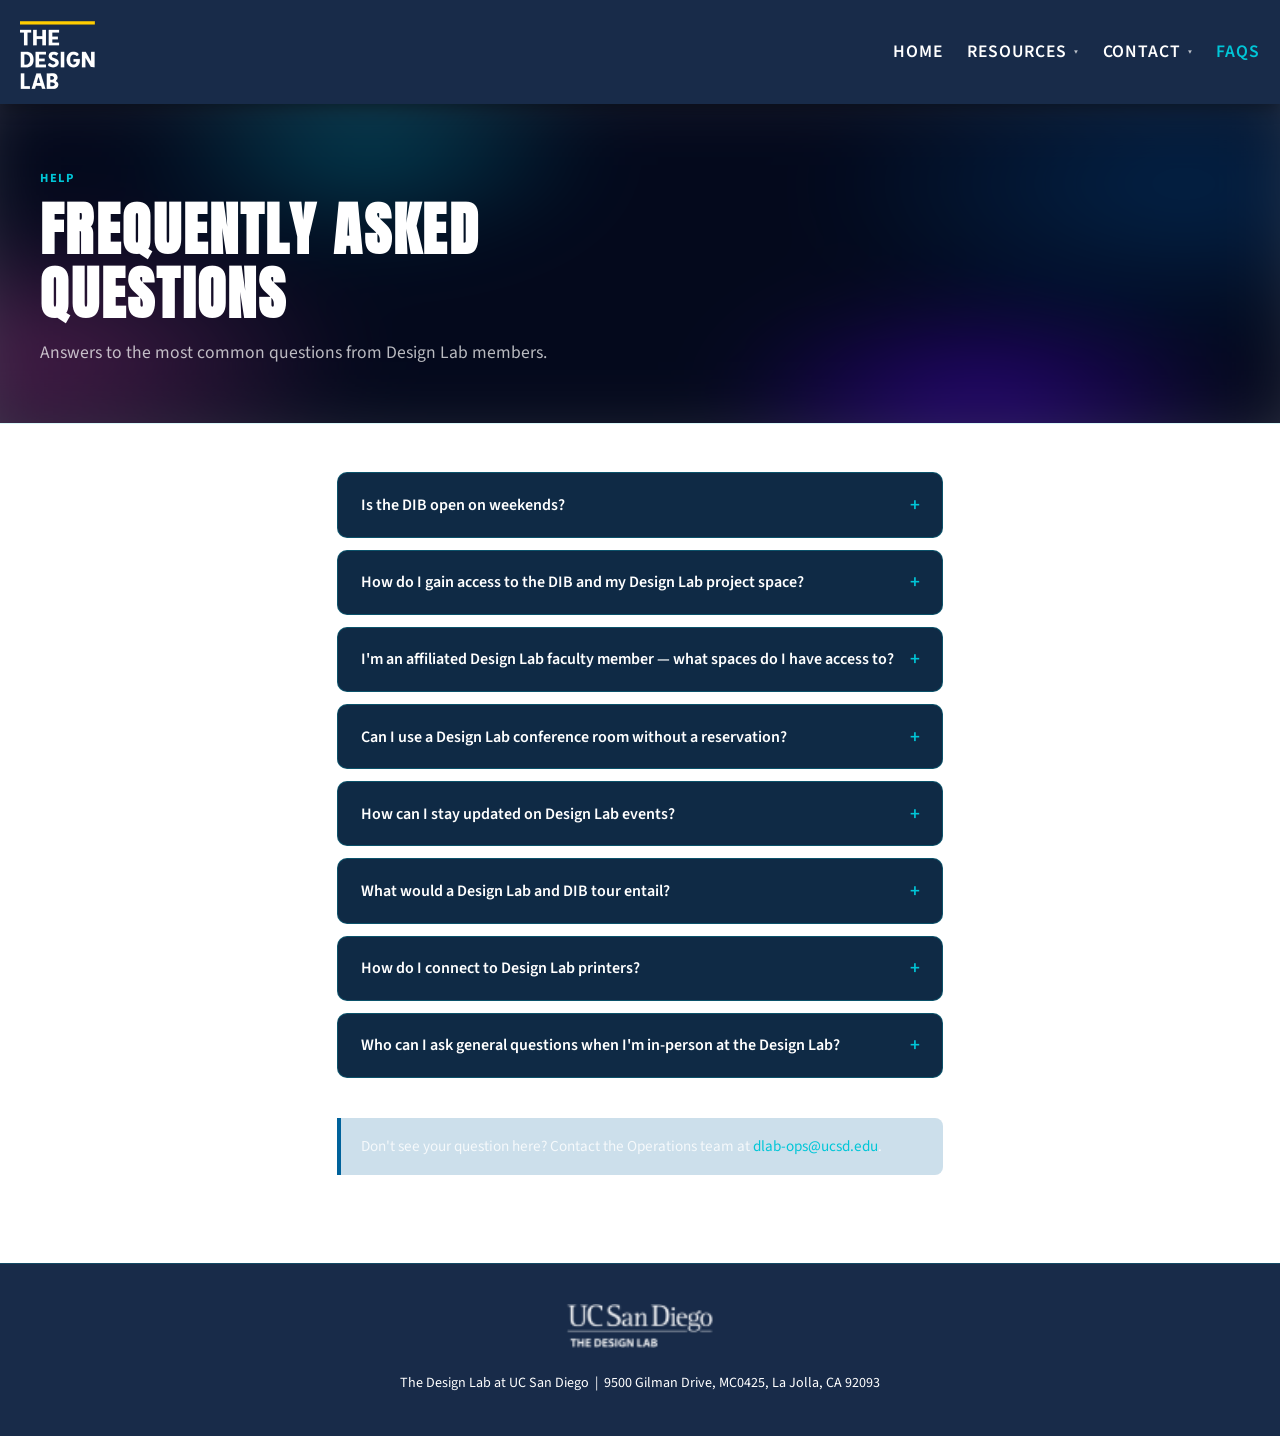
==== commit b579def5: "Update navbar to match Figma design — square logo, larger Source Sans Pro links - Swap to logo-squar" ====
--- a/faq.html
+++ b/faq.html
@@ -10,7 +10,7 @@
 <body>
 
   <nav class="navbar">
-    <a class="nav-logo" href="index.html"><img src="assets/images/logo-mark.png" alt="The Design Lab" />
+    <a class="nav-logo" href="index.html"><img src="assets/images/logo-square.png" alt="The Design Lab" />
     </a>
     <ul class="nav-links">
       <li><a href="index.html">Home</a></li>
@@ -146,7 +146,7 @@
   </main>
 
   <footer class="site-footer">
-    <img src="assets/images/logo-wordmark.png" alt="The Design Lab" class="footer-logo" />
+    <img src="assets/images/logo-white.png" alt="The Design Lab" class="footer-logo" />
     <p style="color:#fff;">The Design Lab at UC San Diego &nbsp;|&nbsp; 9500 Gilman Drive, MC0425, La Jolla, CA 92093</p>
       </footer>
 
--- a/assets/css/styles.css
+++ b/assets/css/styles.css
@@ -30,15 +30,15 @@
   --sand:        #F5F0E6;
   --white:       #FFFFFF;
 
-  /* Dark-mode body palette */
-  --bg:          #0B1829;
+  /* Light body palette */
+  --bg:          #FFFFFF;
   --bg-card:     #0F2A45;
   --bg-card-alt: #132F4E;
-  --border:      rgba(0, 198, 215, 0.18);
-  --text:        rgba(255,255,255,0.92);
-  --text-light:  rgba(255,255,255,0.55);
-
-  --nav-h: 72px;
+  --border:      rgba(0, 198, 215, 0.25);
+  --text:        #1A1A1A;
+  --text-light:  #4A5568;
+
+  --nav-h: 104px;
   --display-font: 'Refrigerator Deluxe', 'Anton', Impact, sans-serif;
   --body-font:    'Source Sans Pro', 'Source Sans 3', sans-serif;
 }
@@ -55,6 +55,9 @@
   display: flex;
   flex-direction: column;
 }
+
+/* Ensure page sections sit on white, not inheriting dark card bg */
+.main-content, .breadcrumb { background: var(--bg); }
 
 /* ── Typography ────────────────────────────────── */
 h1, h2, h3, h4, h5 {
@@ -88,13 +91,12 @@
   top: 0;
   z-index: 1000;
   background: var(--navy);
-  height: var(--nav-h);
+  height: 104px;
   display: flex;
   align-items: center;
   justify-content: space-between;
-  padding: 0 2.5rem;
+  padding: 0 20px 0 20px;
   box-shadow: 0 2px 16px rgba(0,0,0,0.45);
-  border-bottom: 1px solid rgba(0,198,215,0.2);
 }
 
 .nav-logo {
@@ -102,15 +104,16 @@
 }
 
 .nav-logo img {
-  height: 46px;
-  width: auto;
+  height: 74px;
+  width: 75px;
   display: block;
+  object-fit: contain;
 }
 
 .nav-links {
   display: flex;
   align-items: center;
-  gap: 0.15rem;
+  gap: 1.5rem;
   list-style: none;
   padding: 0;
   margin: 0;
@@ -126,46 +129,45 @@
   display: flex;
   align-items: center;
   gap: 0.3rem;
-  padding: 0.5rem 1rem;
-  color: rgba(255,255,255,0.82);
-  font-family: var(--body-font);
-  font-size: 0.82rem;
-  font-weight: 700;
-  letter-spacing: 0.1em;
-  text-transform: uppercase;
-  border-radius: 4px;
+  padding: 0.25rem 0;
+  color: #ffffff;
+  font-family: var(--body-font);
+  font-size: 1.1rem;
+  font-weight: 600;
+  letter-spacing: 0.05em;
+  text-transform: uppercase;
   border: none;
   background: none;
   cursor: pointer;
   white-space: nowrap;
-  transition: color 0.15s, background 0.15s;
+  transition: color 0.15s;
 }
 
 .nav-links > li > a:hover,
-.nav-links > li > button:hover,
+.nav-links > li > button:hover {
+  color: var(--cyan);
+  text-decoration: none;
+}
+
 .nav-links > li.active > a,
-.nav-links > li.active > button {
-  color: var(--cyan);
-  background: rgba(0,198,215,0.1);
-  text-decoration: none;
-}
-
+.nav-links > li.active > button,
 .nav-links > li > a.active {
-  color: var(--yellow);
+  color: var(--cyan);
 }
 
 /* dropdown caret */
 .nav-links > li > button::after {
   content: '▾';
-  font-size: 0.7rem;
-  opacity: 0.6;
+  font-size: 0.75rem;
+  opacity: 0.7;
+  margin-left: 2px;
 }
 
 /* dropdown menu */
 .dropdown-menu {
   display: none;
   position: absolute;
-  top: calc(100% + 8px);
+  top: calc(100% + 10px);
   right: 0;
   min-width: 210px;
   background: var(--navy);
@@ -185,11 +187,11 @@
   display: block;
   padding: 0.7rem 1.2rem;
   font-family: var(--body-font);
-  font-size: 0.82rem;
-  font-weight: 700;
-  letter-spacing: 0.08em;
-  text-transform: uppercase;
-  color: rgba(255,255,255,0.75);
+  font-size: 0.9rem;
+  font-weight: 600;
+  letter-spacing: 0.05em;
+  text-transform: uppercase;
+  color: rgba(255,255,255,0.82);
   border-left: 3px solid transparent;
   transition: background 0.12s, color 0.12s, border-color 0.12s;
 }
@@ -258,69 +260,77 @@
 
 /* ── Home Hero ─────────────────────────────────── */
 .home-hero {
-  padding: 6rem 2.5rem 5rem;
-  text-align: left;
   position: relative;
   overflow: hidden;
-  isolation: isolate;
-  border-bottom: 1px solid rgba(0,198,215,0.15);
-}
-
-.home-hero::before {
-  content: '';
-  position: absolute;
-  inset: -40px;
-  z-index: -2;
+  height: 420px;
+  display: flex;
+  align-items: center;
+  border-bottom: 2px solid rgba(0,198,215,0.3);
+  /* Aurora gradient: deep purple-magenta left → teal center → navy right */
   background:
-    radial-gradient(ellipse 45% 65% at 5%  75%, #ff00cc 0%, transparent 50%),
-    radial-gradient(ellipse 35% 50% at 28% 20%, #D462AD 0%, transparent 45%),
-    radial-gradient(ellipse 40% 60% at 52% 10%, #00e5ff 0%, transparent 50%),
-    radial-gradient(ellipse 30% 50% at 68% 55%, #00C6D7 0%, transparent 45%),
-    radial-gradient(ellipse 50% 70% at 92% 30%, #0044cc 0%, transparent 55%),
-    radial-gradient(ellipse 40% 55% at 80% 85%, #6600ff 0%, transparent 50%),
-    #050818;
-  filter: blur(38px) saturate(1.6) brightness(1.1);
-}
-
-.home-hero::after {
-  content: '';
+    radial-gradient(ellipse 55% 100% at 0%   60%,  #5c0080 0%, transparent 55%),
+    radial-gradient(ellipse 40% 80%  at 18%  30%,  #8800cc 0%, transparent 50%),
+    radial-gradient(ellipse 35% 70%  at 38%  80%,  #3300aa 0%, transparent 50%),
+    radial-gradient(ellipse 45% 90%  at 58%  40%,  #006688 0%, transparent 55%),
+    radial-gradient(ellipse 50% 80%  at 75%  60%,  #007a8a 0%, transparent 50%),
+    radial-gradient(ellipse 40% 60%  at 95%  50%,  #003355 0%, transparent 55%),
+    #0a0d2e;
+}
+
+/* Constellation SVG — full bleed overlay */
+.hero-constellation {
   position: absolute;
   inset: 0;
-  z-index: -1;
-  background: rgba(4, 8, 28, 0.62);
-}
-
+  width: 100%;
+  height: 100%;
+  pointer-events: none;
+}
+
+/* Text container */
 .home-hero-inner {
-  max-width: 1100px;
+  position: relative;
+  z-index: 2;
+  width: 100%;
+  max-width: 1200px;
   margin: 0 auto;
-  display: flex;
-  align-items: flex-end;
+  padding: 0 3rem;
+  display: flex;
+  align-items: center;
   justify-content: space-between;
-  gap: 3rem;
-  flex-wrap: wrap;
-  position: relative;
+  gap: 2rem;
 }
 
 .home-hero-left h1 {
-  font-size: clamp(3rem, 7vw, 5.5rem);
-  color: var(--white);
-  line-height: 0.95;
+  font-family: var(--display-font);
+  font-size: clamp(3.2rem, 7vw, 5.8rem);
+  font-weight: 800;
+  color: var(--cyan);
+  text-transform: uppercase;
   letter-spacing: 0.03em;
+  line-height: 0.92;
+  text-shadow: 0 2px 24px rgba(0,0,0,0.5);
 }
 
 .home-hero-right {
-  max-width: 380px;
-  padding-bottom: 0.5rem;
+  max-width: 320px;
+  flex-shrink: 0;
 }
 
 .home-hero-right p {
-  font-size: 1rem;
-  font-weight: 600;
-  letter-spacing: 0.06em;
-  text-transform: uppercase;
-  color: rgba(255,255,255,0.7);
-  line-height: 1.5;
+  font-family: var(--body-font);
+  font-size: 0.95rem;
+  font-weight: 700;
+  letter-spacing: 0.1em;
+  text-transform: uppercase;
+  color: rgba(255,255,255,0.82);
+  line-height: 1.55;
   margin: 0;
+}
+
+@media (max-width: 768px) {
+  .home-hero { height: auto; padding: 3rem 1.5rem; }
+  .home-hero-inner { flex-direction: column; align-items: flex-start; gap: 1.25rem; padding: 0; }
+  .home-hero-right { max-width: 100%; }
 }
 
 /* ── Breadcrumb ────────────────────────────────── */
